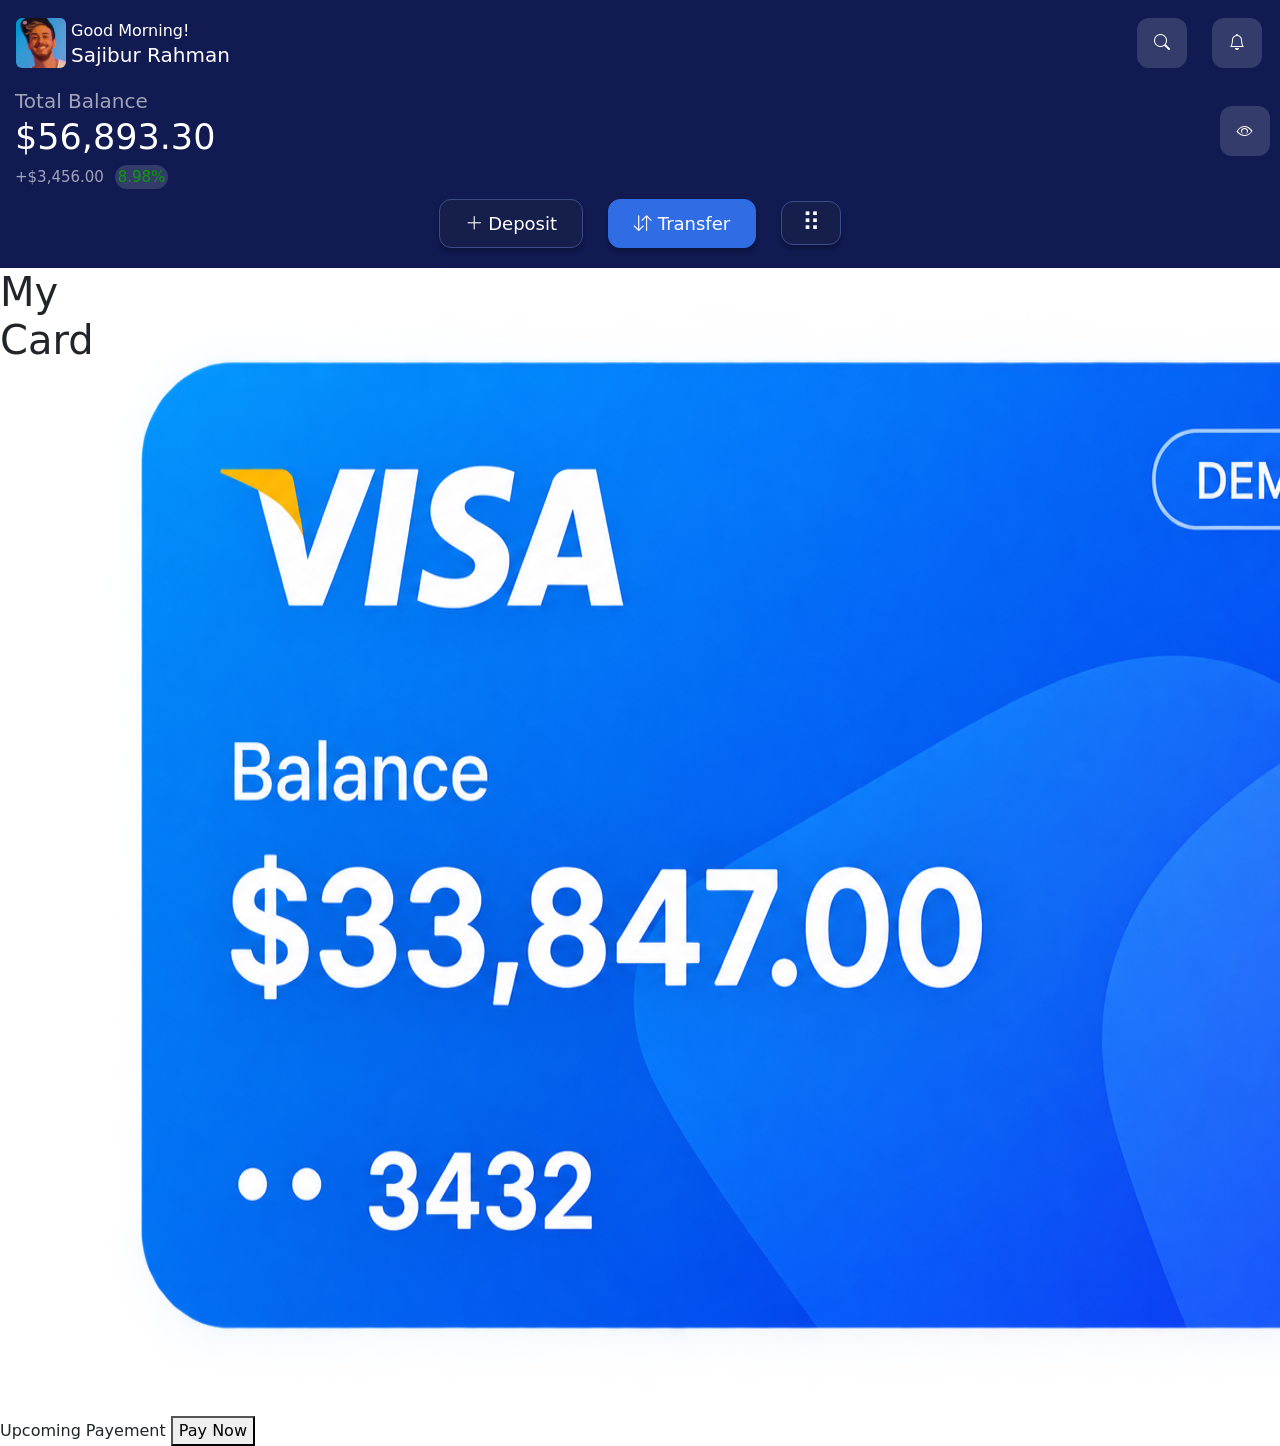
==== index.html @ 84231dff "first commit" ====
<!DOCTYPE html>
<html lang="en">
<head>
    <meta charset="UTF-8">
    <meta name="viewport" content="width=device-width, initial-scale=1.0">
    <title>Payment UI</title>
    <link rel="stylesheet" href="style.css">
     <link rel="stylesheet" href="https://cdn.jsdelivr.net/npm/bootstrap-icons@1.11.3/font/bootstrap-icons.min.css">
    <link href="https://cdn.jsdelivr.net/npm/bootstrap@5.0.2/dist/css/bootstrap.min.css" rel="stylesheet" integrity="sha384-EVSTQN3/azprG1Anm3QDgpJLIm9Nao0Yz1ztcQTwFspd3yD65VohhpuuCOmLASjC" crossorigin="anonymous">
<script src="https://cdn.jsdelivr.net/npm/bootstrap@5.0.2/dist/js/bootstrap.bundle.min.js" integrity="sha384-MrcW6ZMFYlzcLA8Nl+NtUVF0sA7MsXsP1UyJoMp4YLEuNSfAP+JcXn/tWtIaxVXM" crossorigin="anonymous"></script>
</head>
<body>
    <header>
 <section class="greeting-card d-flex p-2 justify-content-start align-items-center">
<img class=" ms-2 avatar rounded  img-fluid" src="avatar.jpg" >
<div class="d-flex flex-column justify-content-center">
<p class="avatar-text">Good Morning!</p>
<h5 class="avatar-text">Sajibur Rahman</h5>
</div>
<div class="btn-greeting ms-auto"> <i class="bi bi-search"></i></div>
<div class="btn-greeting"> <i class="bi bi-bell"></i></div>
 </section>
<section class="balance-card d-grid">
    <div>
    <p class="mb-0">Total Balance</p>
    <h2 class="acctbal">$56,893.30</h2>
    <p class="mb-0 est" >+$3,456.00 <span class="percent">8.98%</span></p>
    </div>
    <div class="align-items-center ms-auto"> <i class=" eye bi bi-eye btn-greeting"></i></div>
</section>
<section class="d-flex action-card ms-auto me-auto justify-content-center align-items-center">
<button class="btn-1"><i class="bi bi-plus-lg"></i> <span></span>Deposit</button>
<button class="btn-2"><i class="bi bi-arrow-down-up"></i> <span>Transfer</span></button>
<button class="btn-3">⠿</button>
</section>
</section>
</header>
<main>
<section class="d-flex d-card">
<h1>My Card</h1>
<img  src="card01.png">
<img src="card02.png">
</section>
<section class="upcm">
    Upcoming Payement <button>Pay Now</button>
</section>
</main>
</body>
</html>
---- style.css ----
.btn-greeting{
display:grid;
border-radius: 12px;
background-color: rgba(255, 255, 255, 0.15);
margin: 10px;
width: 50px;
height: 50px;
place-items: center;
color:white;
} 

.avatar{
    width: 50px;
    height: 75px;
    border-radius: 50%;
}

.avatar-text{
    margin: 0;
    color: white;
}

.greeting-card{
    gap:5px;
}
.balance-card{
     color: white;
    grid-template-columns: 1fr auto;
    margin-left: 15px;
}
header{
    background-color:#111A51;
    padding-bottom:20px;
}
.mb-0{
    color:rgba(255,255,255, 0.6);
    font-size: 20px;
}
.mt-2{
    font-size: 50px;
}
.eye{
    margin-top : 20px;;
}
.percent{
    background-color: rgba(255, 255, 255, 0.15);
    border-radius: 12px;
    color:rgb(9, 158, 4);
    padding: 3px;
    text-align: center;
    margin-left: 6px
}
.est{
    font-size: 15px;

}
.action-card{
    gap:25px;
}
.btn-1{
    background-color:#161E4B; 
    border-radius: 12px;
    text-align: center;
    color: white;
    border: 1px solid #3D4A8C;
    padding: 10px 25px;
    box-shadow: 0px 4px 4px rgba(0, 0, 0, 0.25);
    font-size: 18px;
    

}

.btn-2{
    background-color:#306CE4; 
    border-radius: 12px;
    border: 1px solid #306CE4;
    text-align: center;
    color: white;
    padding: 10px 25px;
    box-shadow: 0px 4px 4px rgba(0, 0, 0, 0.25);
    font-size:18px;
}
.btn-3{
    background-color:#161E4B; 
    border-radius: 12px;
    border: 1px solid #3D4A8C;
    text-align: center;
    color: white;
    box-shadow: 0px 4px 4px rgba(0, 0, 0, 0.25);
    font-size:25px;
    padding:2px 20px;
}
.action-card{
    margin-top: 10px;
}
.icon{
    gap:10px;
}
.acctbal{
    font-size:35px;
}

.d-cardr{
    object-fit:fill;
    width:50px;
}







@media (max-width: 480px) {
  .btn-1 , .btn-2 , .btn-3 , .eye  {
    padding: 10px 15px;
    font-size: 12px;
  }
}
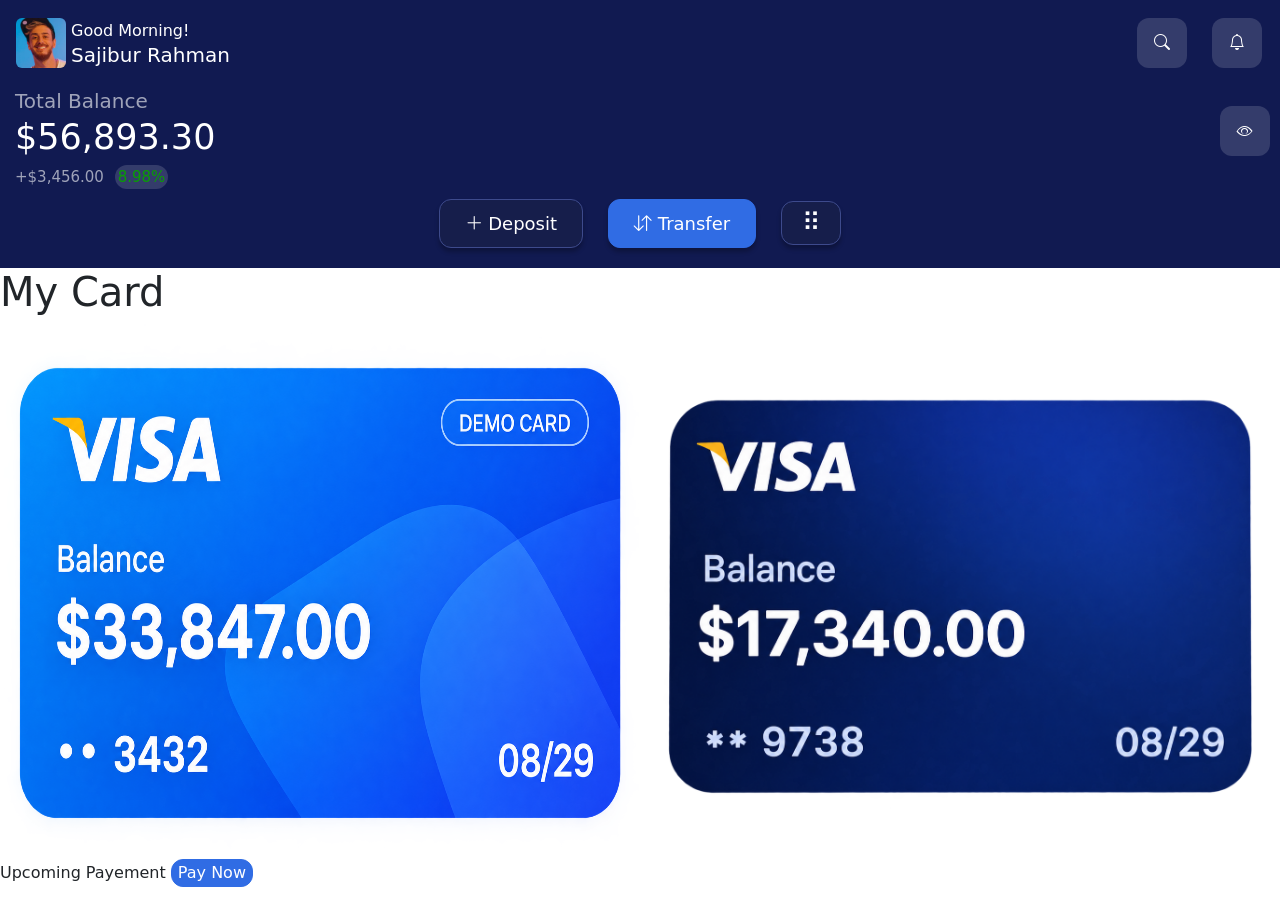
==== commit 5d81cae8: "a commmit" ====
--- a/index.html
+++ b/index.html
@@ -36,14 +36,15 @@
 </section>
 </header>
 <main>
-<section class="d-flex d-card">
-<h1>My Card</h1>
-<img  src="card01.png">
-<img src="card02.png">
+<section class="d-grid d-cd">
+<h1 class="bt-card">My Card</h1>
+<img src="card01.png" class="img-card">
+<img src="card02.png" class="img-card">
 </section>
 <section class="upcm">
-    Upcoming Payement <button>Pay Now</button>
+    Upcoming Payement <button class="pay-action">Pay Now</button>
 </section>
 </main>
 </body>
-</html>+</html>
+
--- a/style.css
+++ b/style.css
@@ -70,8 +70,14 @@
     
 
 }
-
-.btn-2{
+.pay-action{
+     background-color:#306CE4; 
+    border-radius: 12px;
+    border: 1px solid #306CE4;
+    text-align: center;
+    color: white;
+}
+.btn-2 {
     background-color:#306CE4; 
     border-radius: 12px;
     border: 1px solid #306CE4;
@@ -101,13 +107,20 @@
     font-size:35px;
 }
 
-.d-cardr{
-    object-fit:fill;
-    width:50px;
+.d-cd{
+    display: grid;
+    grid-template-columns:repeat(2, 1fr);
+    width:100%;
+    height:100% ;
+}
+.img-card{
+    width:100%;
+    height:100%;
 }
 
-
-
+.bt-card{
+    grid-column: 1 / -1;
+}
 
 
 
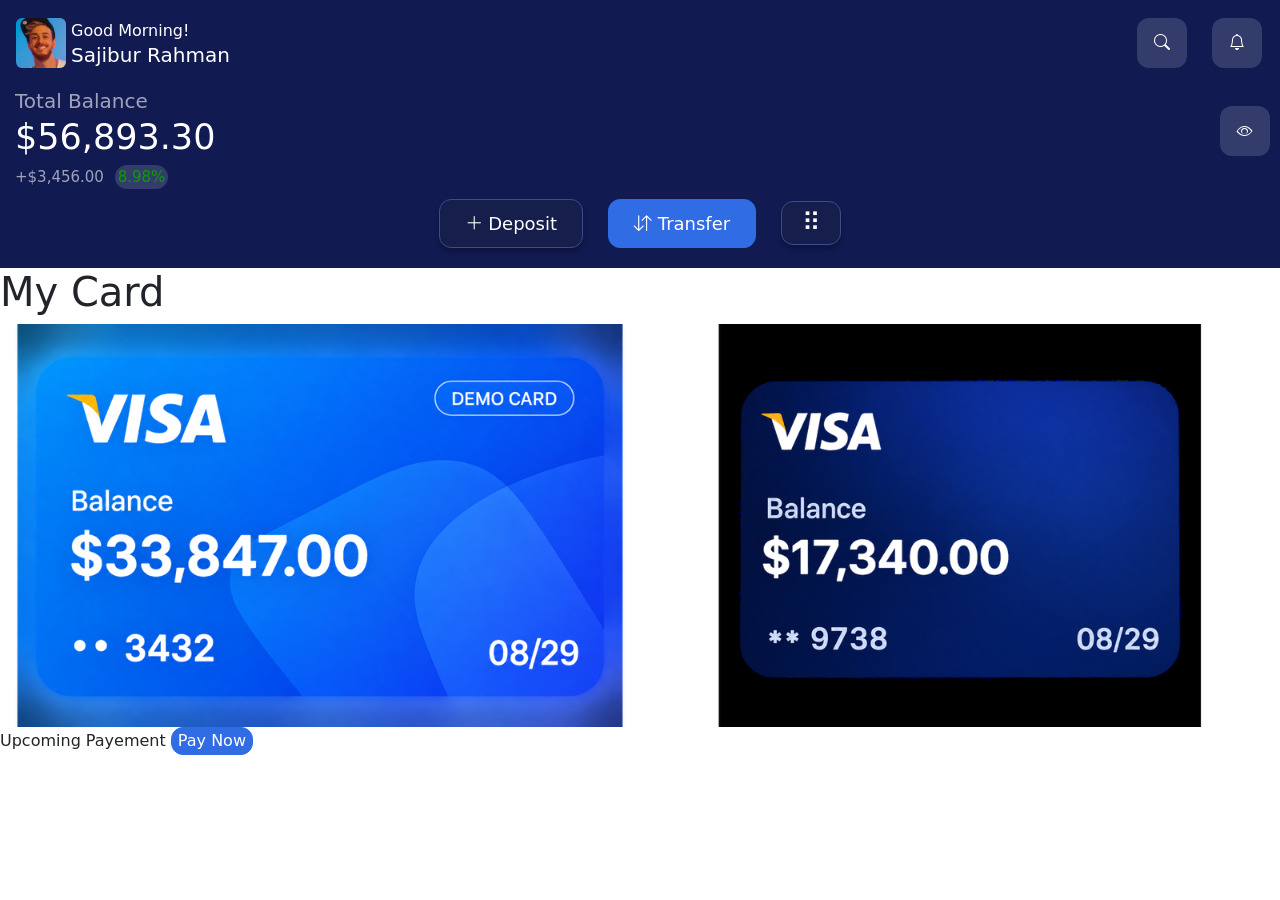
==== commit e25bca31: "another comit" ====
--- a/index.html
+++ b/index.html
@@ -10,7 +10,7 @@
 <script src="https://cdn.jsdelivr.net/npm/bootstrap@5.0.2/dist/js/bootstrap.bundle.min.js" integrity="sha384-MrcW6ZMFYlzcLA8Nl+NtUVF0sA7MsXsP1UyJoMp4YLEuNSfAP+JcXn/tWtIaxVXM" crossorigin="anonymous"></script>
 </head>
 <body>
-    <header>
+    <header class="main">
  <section class="greeting-card d-flex p-2 justify-content-start align-items-center">
 <img class=" ms-2 avatar rounded  img-fluid" src="avatar.jpg" >
 <div class="d-flex flex-column justify-content-center">
--- a/style.css
+++ b/style.css
@@ -29,7 +29,7 @@
     grid-template-columns: 1fr auto;
     margin-left: 15px;
 }
-header{
+.main{
     background-color:#111A51;
     padding-bottom:20px;
 }
@@ -84,7 +84,7 @@
     text-align: center;
     color: white;
     padding: 10px 25px;
-    box-shadow: 0px 4px 4px rgba(0, 0, 0, 0.25);
+    box-shadow: 0px 4px 4px rgba(231, 228, 222, 0);
     font-size:18px;
 }
 .btn-3{
@@ -116,15 +116,31 @@
 .img-card{
     width:100%;
     height:100%;
+    object-fit: cover;
 }
 
 .bt-card{
     grid-column: 1 / -1;
 }
 
+.hd{
+    justify-content: center;
 
+}
 
+.btn-trans{
+border-radius: 12px;
+background-color: rgba(255, 255, 255, 0.002);
+margin: 10px;
+width: 50px;
+height: 50px;
+place-items: center;
+border-style: none ;
+}
 
+.hdr{
+    margin-top: 20px;
+}
 @media (max-width: 480px) {
   .btn-1 , .btn-2 , .btn-3 , .eye  {
     padding: 10px 15px;
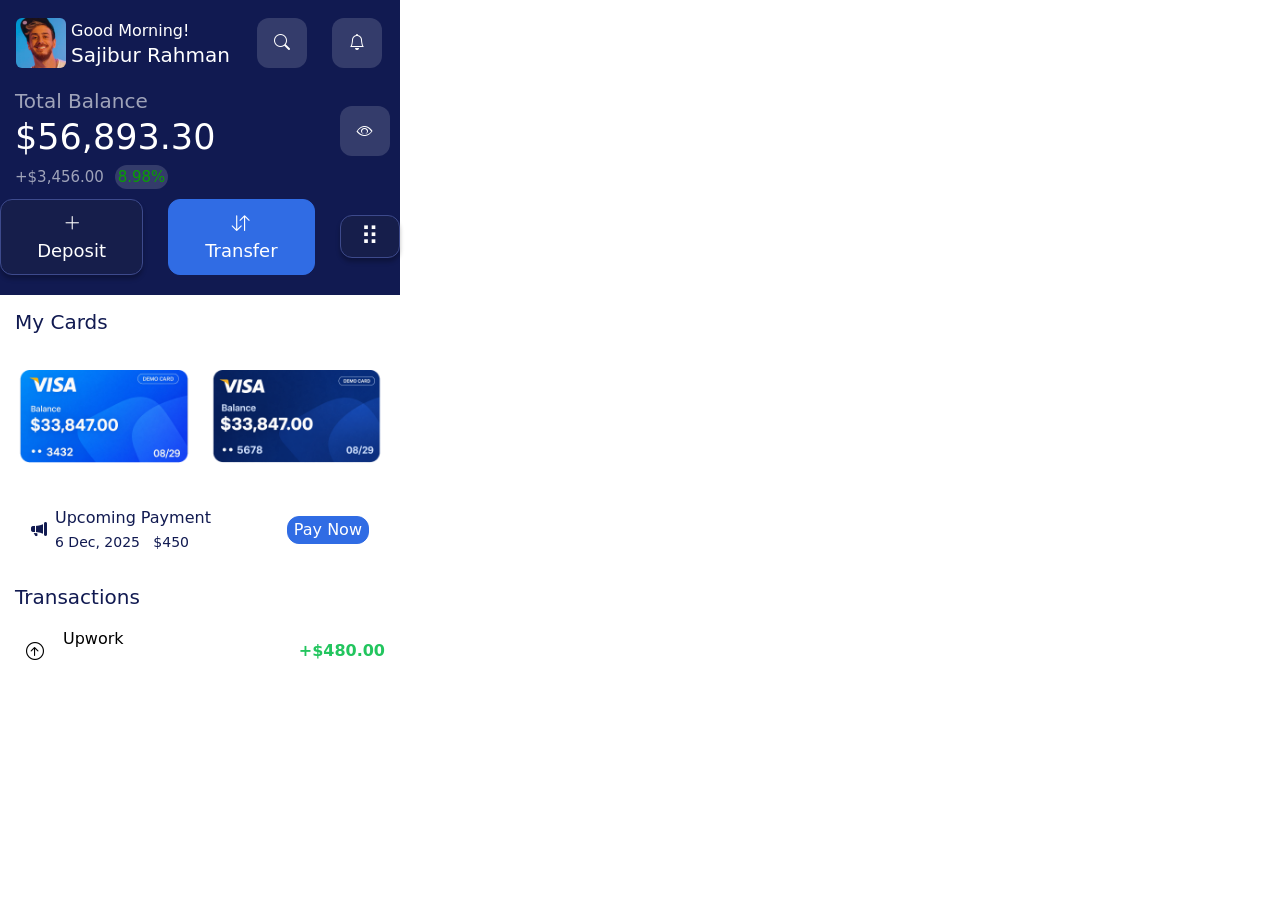
==== commit 20087913: "another commit" ====
--- a/index.html
+++ b/index.html
@@ -33,18 +33,48 @@
 <button class="btn-2"><i class="bi bi-arrow-down-up"></i> <span>Transfer</span></button>
 <button class="btn-3">⠿</button>
 </section>
-</section>
 </header>
 <main>
-<section class="d-grid d-cd">
-<h1 class="bt-card">My Card</h1>
-<img src="card01.png" class="img-card">
-<img src="card02.png" class="img-card">
-</section>
-<section class="upcm">
-    Upcoming Payement <button class="pay-action">Pay Now</button>
-</section>
+    <div class="content-panel">
+        <section class="d-grid d-cd">
+            <div class="d-flex justify-content-between align-items-center mb-2">
+                <h5 class="mb-0">My Cards</h5>
+                <span class="add-card"><i class="bi bi-plus"></i> Add</span>
+            </div>
+            <div class="card-row">
+            <img src="card01.png" class="img-card">
+            <img src="card02.png" class="img-card">
+            </div>
+        </section>
+
+        <section class="upcm d-flex justify-content-between align-items-center p-3">
+            <div class="d-flex align-items-center">
+                <i class="bi bi-megaphone-fill me-2"></i>
+                <div>
+                    <p class="upcm-title">Upcoming Payment</p>
+                    <small>6 Dec, 2025 &nbsp; $450</small>
+                </div>
+            </div>
+            <button class="pay-action">Pay Now</button>
+        </section>
+
+        <section class="transactions">
+            <div class="d-flex justify-content-between align-items-center mb-2">
+                <h5 class="mb-0">Transactions</h5>
+                <span class="see-more">See More</span>
+            </div>
+            <div class="transaction-row d-flex justify-content-between align-items-center">
+                <div class="d-flex align-items-center">
+                    <div class="tx-icon"><i class="bi bi-arrow-up-circle"></i></div>
+                    <div class="ms-2">
+                        <p>Upwork</p>
+                        <small class="sp">Client Payment Received</small>
+                    </div>
+                </div>
+                <span class="tx-amount">+$480.00</span>
+            </div>
+        </section>
+    </div>
 </main>
 </body>
-</html>
-
+</html>
--- a/style.css
+++ b/style.css
@@ -1,4 +1,3 @@
-
 .btn-greeting{
 display:grid;
 border-radius: 12px;
@@ -103,20 +102,28 @@
 .icon{
     gap:10px;
 }
+.content-panel h5{
+    color:#111A51;
+}
+.add-card{
+    color:#111A51;
+}
 .acctbal{
     font-size:35px;
 }
 
 .d-cd{
-    display: grid;
-    grid-template-columns:repeat(2, 1fr);
+    display:flex;
+    flex-direction: column;
+    gap: 15px;
     width:100%;
-    height:100% ;
-}
+}
+
 .img-card{
-    width:100%;
-    height:100%;
+    width: 100%;
+    aspect-ratio: 3 / 2;
     object-fit: cover;
+    border-radius: 12px;
 }
 
 .bt-card{
@@ -127,7 +134,10 @@
     justify-content: center;
 
 }
-
+body{
+    max-width: 400px;
+    margin: 0 auto;
+}
 .btn-trans{
 border-radius: 12px;
 background-color: rgba(255, 255, 255, 0.002);
@@ -141,10 +151,105 @@
 .hdr{
     margin-top: 20px;
 }
+
+.butn{
+    gap:10px;
+    background-color: rgba(255, 255, 255, 0.);
+    border-radius: 12px;
+    border-style: none;
+    padding:2px 10px;
+    
+}
+.config{
+    gap:10px;
+}
+
+.special{
+    margin-left:2px;
+    background-color:#306CE4; ;
+    border-radius: 12px;
+    border-style:none;
+    padding:2px 10px;
+}
+.add-card{
+    color: white;
+    font-size: 14px;
+    cursor: pointer;
+}
+.upcm{
+    color: #111A51;
+    border-radius: 12px;
+    margin: 15px 0;
+}
+.upcm-title{
+    color: #111A51;
+    margin-bottom: 0;
+}
+.transactions{
+    color: black;
+    margin-top: 15px;
+}
+.see-more{
+    color: rgba(255,255,255,0.6);
+    font-size: 14px;
+    cursor: pointer;
+}
+.transaction-row{
+    padding: 10px 0;
+    border-bottom: 1px solid rgba(255,255,255,0.1);
+}
+.transaction-row p{
+    margin-bottom: 0;
+}
+.transaction-row small{
+    color: rgba(255,255,255,0.5);
+}
+.tx-icon{
+    width: 40px;
+    height: 40px;
+    border-radius: 50%;
+    background-color: rgba(255,255,255,0.1);
+    display: grid;
+    place-items: center;
+    font-size: 18px;
+}
+.tx-amount{
+    color: #22c55e;
+    font-weight: 600;
+}
+.content-panel{
+    background-color: white;
+    border-radius: 20px 20px 0 0;
+    padding: 15px;
+}
+.sp{
+    color:black;
+}
+
+
+.card-row{
+    display: grid;
+    grid-template-columns: repeat(2, 1fr);
+    gap: 15px;
+    width: 100%;
+}
+
+
+
+
+
+
+
+
+
+
+
+
+
+
 @media (max-width: 480px) {
   .btn-1 , .btn-2 , .btn-3 , .eye  {
     padding: 10px 15px;
     font-size: 12px;
   }
-}
-
+}
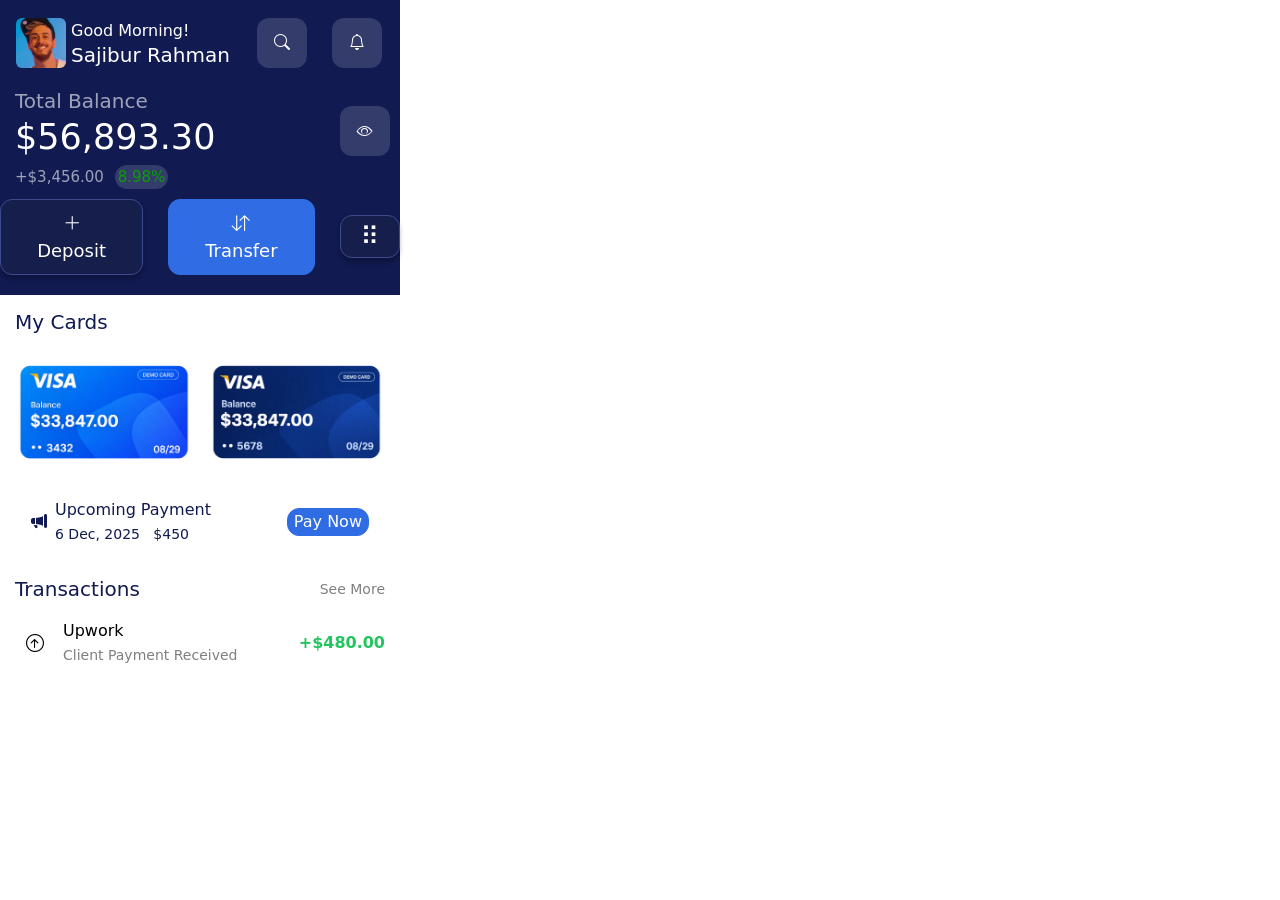
==== commit 4ca4b9f5: "Anotha commit" ====
--- a/index.html
+++ b/index.html
@@ -61,7 +61,7 @@
         <section class="transactions">
             <div class="d-flex justify-content-between align-items-center mb-2">
                 <h5 class="mb-0">Transactions</h5>
-                <span class="see-more">See More</span>
+                <a href="transaction.html" class="see-more">See More</a>
             </div>
             <div class="transaction-row d-flex justify-content-between align-items-center">
                 <div class="d-flex align-items-center">
--- a/style.css
+++ b/style.css
@@ -121,11 +121,10 @@
 
 .img-card{
     width: 100%;
-    aspect-ratio: 3 / 2;
+    aspect-ratio: 1.6 / 1;
     object-fit: cover;
     border-radius: 12px;
 }
-
 .bt-card{
     grid-column: 1 / -1;
 }
@@ -222,9 +221,6 @@
     border-radius: 20px 20px 0 0;
     padding: 15px;
 }
-.sp{
-    color:black;
-}
 
 
 .card-row{
@@ -234,7 +230,15 @@
     width: 100%;
 }
 
-
+.transaction-row small{
+    color: rgba(0,0,0,0.5);
+}
+.see-more{
+    color: rgba(0,0,0,0.5);
+    font-size: 14px;
+    cursor: pointer;
+    text-decoration: none;
+}
 
 
 
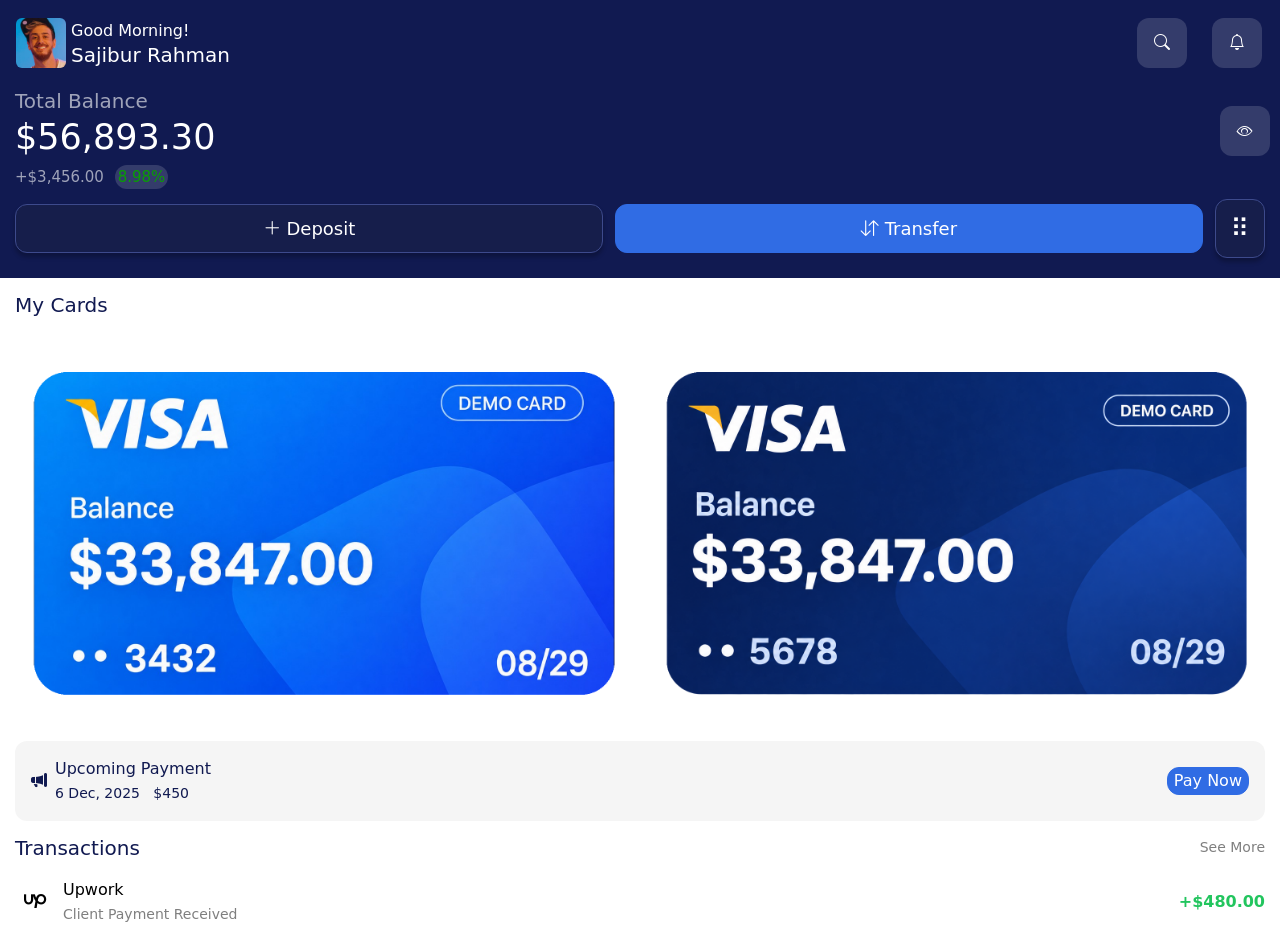
==== commit 78ed1065: "updates" ====
--- a/index.html
+++ b/index.html
@@ -4,6 +4,7 @@
     <meta charset="UTF-8">
     <meta name="viewport" content="width=device-width, initial-scale=1.0">
     <title>Payment UI</title>
+    <link rel="stylesheet" href="https://cdnjs.cloudflare.com/ajax/libs/font-awesome/6.5.1/css/all.min.css" integrity="sha512-DTOQO9RWCH3ppGqcWaEA1BIZOC6xxalwEsw9c2QQeAIftl+Vegovlnee1c9QX4TctnWMn13TZye+giMm8e2LwA==" crossorigin="anonymous" referrerpolicy="no-referrer" />
     <link rel="stylesheet" href="style.css">
      <link rel="stylesheet" href="https://cdn.jsdelivr.net/npm/bootstrap-icons@1.11.3/font/bootstrap-icons.min.css">
     <link href="https://cdn.jsdelivr.net/npm/bootstrap@5.0.2/dist/css/bootstrap.min.css" rel="stylesheet" integrity="sha384-EVSTQN3/azprG1Anm3QDgpJLIm9Nao0Yz1ztcQTwFspd3yD65VohhpuuCOmLASjC" crossorigin="anonymous">
@@ -65,7 +66,9 @@
             </div>
             <div class="transaction-row d-flex justify-content-between align-items-center">
                 <div class="d-flex align-items-center">
-                    <div class="tx-icon"><i class="bi bi-arrow-up-circle"></i></div>
+                    <div class="tx-icon">
+<i class="fa-brands fa-upwork"></i>
+</i></div>
                     <div class="ms-2">
                         <p>Upwork</p>
                         <small class="sp">Client Payment Received</small>
--- a/style.css
+++ b/style.css
@@ -97,7 +97,10 @@
     padding:2px 20px;
 }
 .action-card{
+    gap: 12px;
     margin-top: 10px;
+    padding: 0 15px;
+    width: 100%;
 }
 .icon{
     gap:10px;
@@ -133,10 +136,7 @@
     justify-content: center;
 
 }
-body{
-    max-width: 400px;
-    margin: 0 auto;
-}
+
 .btn-trans{
 border-radius: 12px;
 background-color: rgba(255, 255, 255, 0.002);
@@ -179,6 +179,18 @@
     color: #111A51;
     border-radius: 12px;
     margin: 15px 0;
+    padding: 2px 10px;
+    background-color: rgba(82, 82, 83, 0.06);
+}
+
+.btn-1, .btn-2 {
+    flex: 1;
+    padding: 10px 0;
+}
+.btn-3{
+    flex: 0 0 auto;
+    width: 50px;
+    padding: 10px 0; 
 }
 .upcm-title{
     color: #111A51;
@@ -252,8 +264,17 @@
 
 
 @media (max-width: 480px) {
-  .btn-1 , .btn-2 , .btn-3 , .eye  {
-    padding: 10px 15px;
+  .btn-1, .btn-2, .eye {
+    padding: 10px 0;
     font-size: 12px;
   }
+  .btn-3{
+    width: 44px;
+    padding: 8px 0;
+    font-size: 12px;
+  }
+  .action-card{
+    gap: 8px;
+    padding: 0 10px;
+  }
 }
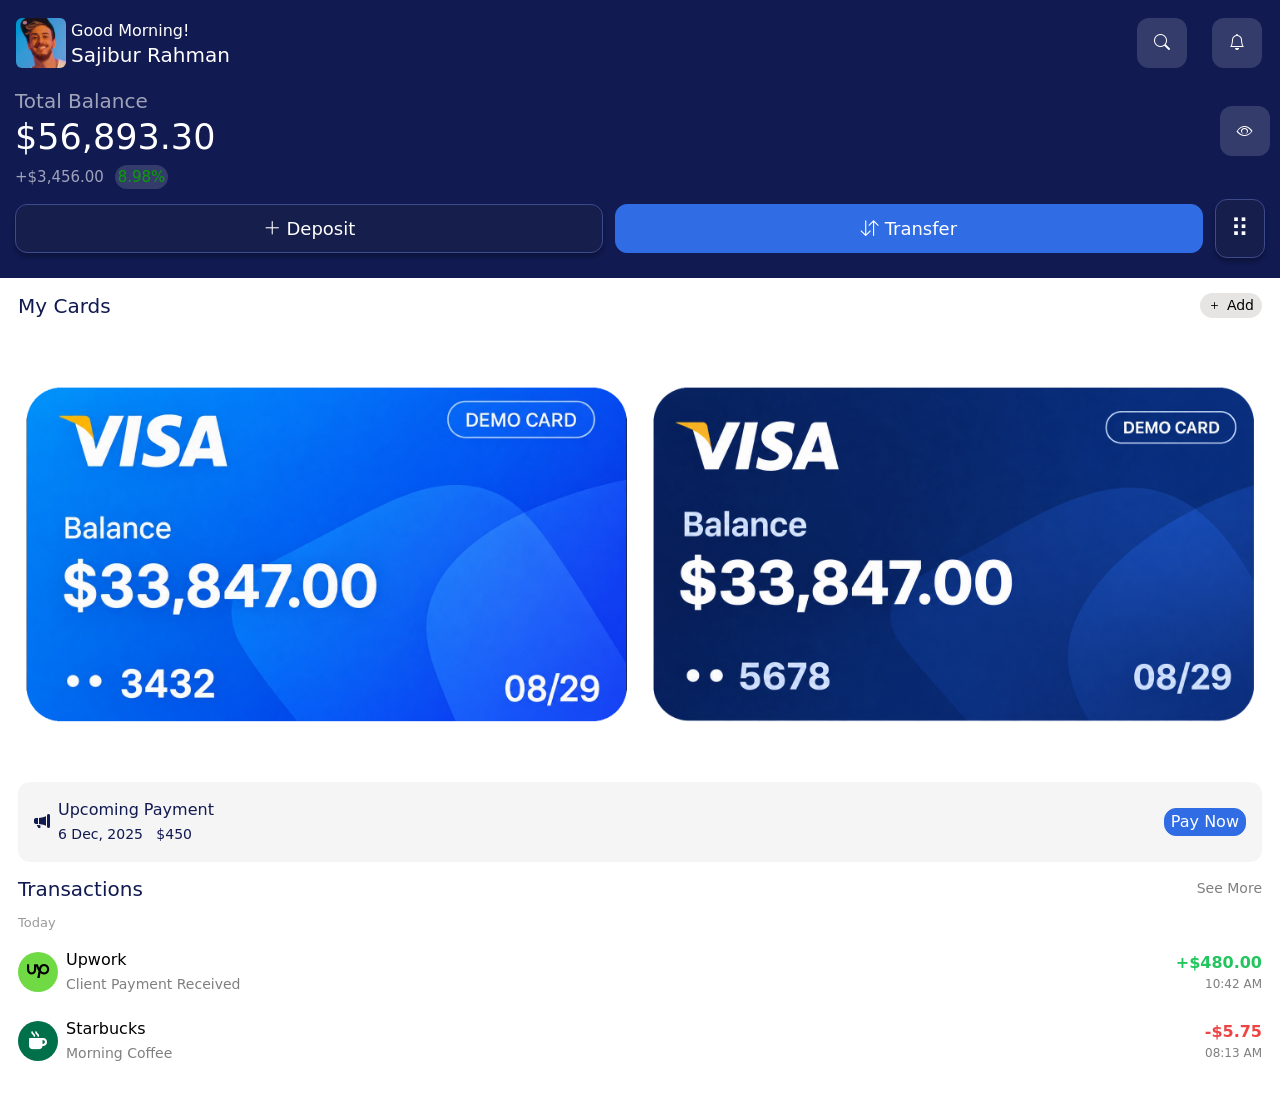
==== commit 09364807: "Another Upadte" ====
--- a/index.html
+++ b/index.html
@@ -9,6 +9,7 @@
      <link rel="stylesheet" href="https://cdn.jsdelivr.net/npm/bootstrap-icons@1.11.3/font/bootstrap-icons.min.css">
     <link href="https://cdn.jsdelivr.net/npm/bootstrap@5.0.2/dist/css/bootstrap.min.css" rel="stylesheet" integrity="sha384-EVSTQN3/azprG1Anm3QDgpJLIm9Nao0Yz1ztcQTwFspd3yD65VohhpuuCOmLASjC" crossorigin="anonymous">
 <script src="https://cdn.jsdelivr.net/npm/bootstrap@5.0.2/dist/js/bootstrap.bundle.min.js" integrity="sha384-MrcW6ZMFYlzcLA8Nl+NtUVF0sA7MsXsP1UyJoMp4YLEuNSfAP+JcXn/tWtIaxVXM" crossorigin="anonymous"></script>
+
 </head>
 <body>
     <header class="main">
@@ -24,10 +25,10 @@
 <section class="balance-card d-grid">
     <div>
     <p class="mb-0">Total Balance</p>
-    <h2 class="acctbal">$56,893.30</h2>
+    <h2 class="acctbal" id="acctBalance" data-balance="$56,893.30">$56,893.30</h2>
     <p class="mb-0 est" >+$3,456.00 <span class="percent">8.98%</span></p>
     </div>
-    <div class="align-items-center ms-auto"> <i class=" eye bi bi-eye btn-greeting"></i></div>
+    <div class="align-items-center ms-auto"> <i class="eye bi bi-eye btn-greeting" id="toggleBalance"></i></div>
 </section>
 <section class="d-flex action-card ms-auto me-auto justify-content-center align-items-center">
 <button class="btn-1"><i class="bi bi-plus-lg"></i> <span></span>Deposit</button>
@@ -60,24 +61,65 @@
         </section>
 
         <section class="transactions">
-            <div class="d-flex justify-content-between align-items-center mb-2">
-                <h5 class="mb-0">Transactions</h5>
-                <a href="transaction.html" class="see-more">See More</a>
+    <div class="d-flex justify-content-between align-items-center mb-2">
+        <h5 class="mb-0">Transactions</h5>
+        <a href="transaction.html" class="see-more">See More</a>
+    </div>
+
+    <p class="tx-date-header">Today</p>
+
+    <div class="transaction-row d-flex justify-content-between align-items-center">
+        <div class="d-flex align-items-center">
+            <div class="tx-icon bg-upwork"><i class="fa-brands fa-upwork"></i></div>
+            <div class="ms-2">
+                <p>Upwork</p>
+                <small class="sp">Client Payment Received</small>
             </div>
-            <div class="transaction-row d-flex justify-content-between align-items-center">
-                <div class="d-flex align-items-center">
-                    <div class="tx-icon">
-<i class="fa-brands fa-upwork"></i>
-</i></div>
-                    <div class="ms-2">
-                        <p>Upwork</p>
-                        <small class="sp">Client Payment Received</small>
-                    </div>
-                </div>
-                <span class="tx-amount">+$480.00</span>
+        </div>
+        <div class="text-end">
+            <span class="tx-amount positive">+$480.00</span>
+            <small class="d-block tx-time">10:42 AM</small>
+        </div>
+    </div>
+
+   
+      
+
+    <div class="transaction-row d-flex justify-content-between align-items-center">
+        <div class="d-flex align-items-center">
+            <div class="tx-icon bg-starbucks"><i class="fa-solid fa-mug-hot"></i></div>
+            <div class="ms-2">
+                <p>Starbucks</p>
+                <small class="sp">Morning Coffee</small>
             </div>
+        </div>
+        <div class="text-end">
+            <span class="tx-amount negative">-$5.75</span>
+            <small class="d-block tx-time">08:13 AM</small>
+        </div>
+    </div>
+
+   
+
+</section>
         </section>
     </div>
 </main>
 </body>
+<script>
+    const eyeIcon = document.getElementById('toggleBalance');
+    const balanceEl = document.getElementById('acctBalance');
+    let balanceVisible = true;
+
+    eyeIcon.addEventListener('click', () => {
+        balanceVisible = !balanceVisible;
+        if (balanceVisible) {
+            balanceEl.textContent = balanceEl.dataset.balance;
+            eyeIcon.classList.replace('bi-eye-slash', 'bi-eye');
+        } else {
+            balanceEl.textContent = '••••••••';
+            eyeIcon.classList.replace('bi-eye', 'bi-eye-slash');
+        }
+    });
+</script>
 </html>
--- a/style.css
+++ b/style.css
@@ -9,6 +9,7 @@
 color:white;
 } 
 
+
 .avatar{
     width: 50px;
     height: 75px;
@@ -124,7 +125,7 @@
 
 .img-card{
     width: 100%;
-    aspect-ratio: 1.6 / 1;
+    aspect-ratio: 1.45 / 1;
     object-fit: cover;
     border-radius: 12px;
 }
@@ -133,18 +134,21 @@
 }
 
 .hd{
-    justify-content: center;
-
+    justify-content: space-between;
+    align-items: center;
 }
 
 .btn-trans{
-border-radius: 12px;
-background-color: rgba(255, 255, 255, 0.002);
-margin: 10px;
-width: 50px;
-height: 50px;
-place-items: center;
-border-style: none ;
+    border-radius: 50%;
+    background-color: transparent;
+    margin: 0;
+    width: 36px;
+    height: 36px;
+    display: grid;
+    place-items: center;
+    border-style: none;
+    color: #111A51;
+    font-size: 18px;
 }
 
 .hdr{
@@ -153,11 +157,12 @@
 
 .butn{
     gap:10px;
-    background-color: rgba(255, 255, 255, 0.);
-    border-radius: 12px;
+    background-color: #F1F2F6;
+    color: #111A51;
+    border-radius: 20px;
     border-style: none;
-    padding:2px 10px;
-    
+    padding:6px 14px;
+    font-size: 14px;
 }
 .config{
     gap:10px;
@@ -165,10 +170,12 @@
 
 .special{
     margin-left:2px;
-    background-color:#306CE4; ;
-    border-radius: 12px;
+    background-color:#306CE4;
+    color: white;
+    border-radius: 20px;
     border-style:none;
-    padding:2px 10px;
+    padding:6px 14px;
+    font-size: 14px;
 }
 .add-card{
     color: white;
@@ -231,14 +238,15 @@
 .content-panel{
     background-color: white;
     border-radius: 20px 20px 0 0;
-    padding: 15px;
+    padding: 15px 10px;
+    margin: 0 8px 8px;
 }
 
 
 .card-row{
     display: grid;
     grid-template-columns: repeat(2, 1fr);
-    gap: 15px;
+    gap: 10px;
     width: 100%;
 }
 
@@ -251,15 +259,81 @@
     cursor: pointer;
     text-decoration: none;
 }
-
-
-
-
-
-
-
-
-
+.tx-date-header{
+    color: rgba(0,0,0,0.4);
+    font-size: 13px;
+    margin: 12px 0 6px;
+}
+.tx-amount.positive{ color: #22c55e; }
+.tx-amount.negative{ color: #ef4444; }
+.tx-time{
+    color: rgba(0,0,0,0.4);
+    font-size: 12px;
+}
+
+.bg-upwork{ background-color: #6fda44; color: #000; }
+.bg-netflix{ background-color: #E50914; color: #fff; }
+.bg-starbucks{ background-color: #00704A; color: #fff; }
+.bg-spotify{ background-color: #1DB954; color: #fff; }
+.bg-paypal{ background-color: #003087; color: #fff; }
+.bg-wayflow{ background-color: #7C3AED; color: #fff; }
+.bg-amazon{ background-color: #000; color: #FF9900; }
+.bg-googleplay{ background-color: #f1f1f1; color: #34A853; }
+.bg-wise{ background-color: #9FE870; color: #163300; }
+
+
+
+
+.main-trans{
+    background-color: #ffffff;
+    min-height: 100vh;
+    max-width: 420px;
+    margin: 0 auto;
+    border-radius: 24px 24px 0 0;
+    overflow: hidden;
+}
+
+.trans{
+    padding: 15px 15px 0;
+    background-color: white;
+}
+
+.hd{
+    justify-content: space-between;
+    align-items: center;
+}
+
+.hd h4{
+    color: #111A51;
+    margin: 0;
+}
+
+.hdr{
+    margin-top: 0;
+}
+
+.config{
+    gap: 10px;
+    margin-top: 15px;
+    overflow-x: auto;
+    padding-bottom: 10px;
+}
+
+.trans-body{
+    background-color: white;
+    padding: 15px;
+    color: black;
+}
+
+
+
+body > main > div > section.d-grid.d-cd > div.d-flex.justify-content-between.align-items-center.mb-2 > span {
+    color:#000;
+    background-color: rgba(215, 211, 211, 0.6);
+    border-radius : 20px;
+    padding:2px 8px;
+
+}
 
 
 
